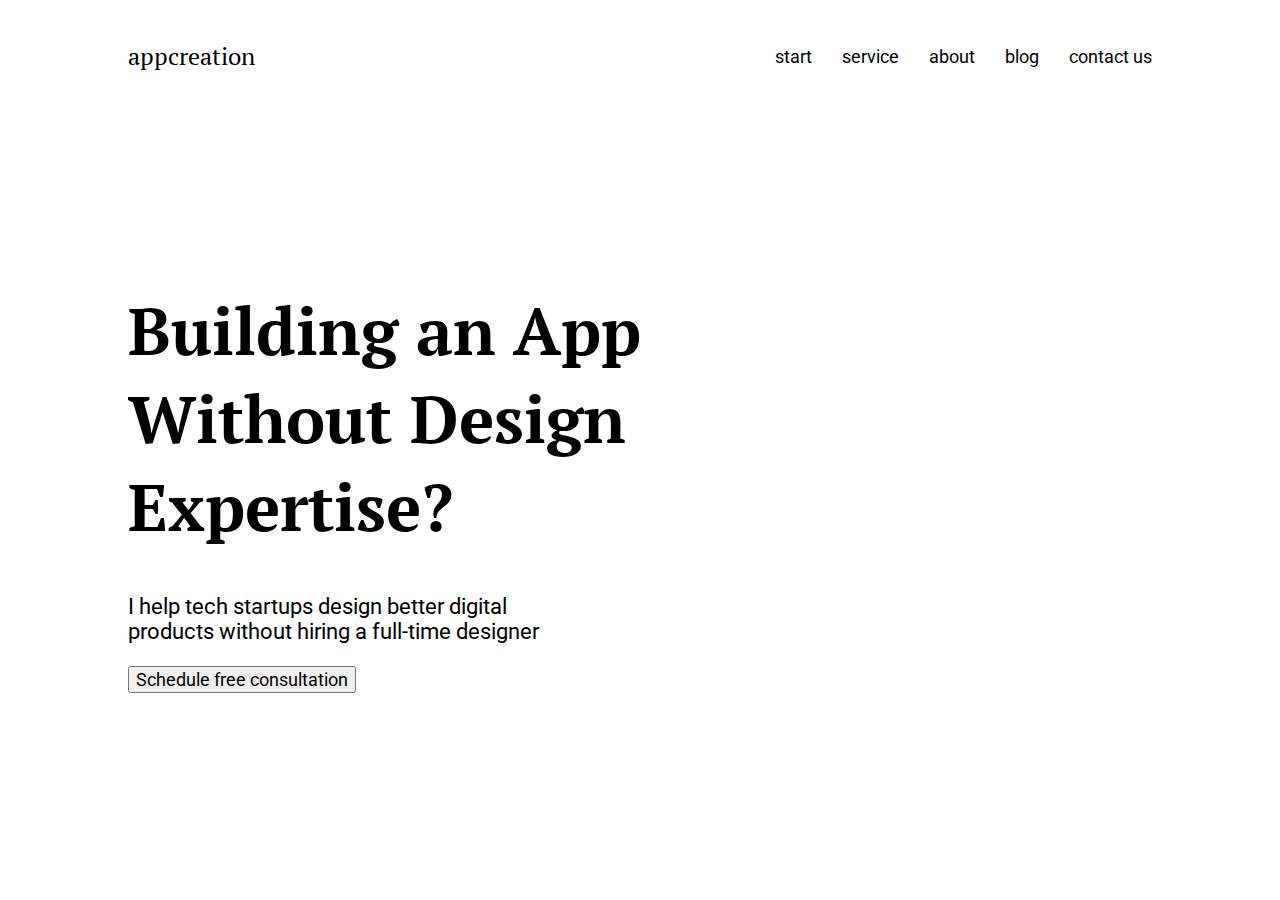
==== index.html @ f2154ef9 "Описала структуру сайта с помощью основных css свойств" ====
<!DOCTYPE html>
<html lang="en">
<head>
  <meta charset="UTF-8">
  <meta name="viewport" content="width=device-width, initial-scale=1.0">
  <meta http-equiv="X-UA-Compatible" content="ie=edge">
  <link href="https://fonts.googleapis.com/css2?family=PT+Serif:wght@700&family=Roboto:wght@400;500;700&display=swap" rel="stylesheet">
  <link rel="stylesheet" href="style/style.css">
  <title>Document</title>
</head>
<body>
  <div class="wrapper">
    <header class="header">
      <div class="logo">appcreation</div>
      <nav class="menu">
        <a class="menu__item">start</a>
        <a class="menu__item">service</a>
        <a class="menu__item">about</a>
        <a class="menu__item">blog</a>
        <a class="menu__item">contact us</a>
      </nav>
    </header>
    <section class="main-section">
      <main class="main-content">
        <h1 class="main-content__title">Building an App Without Design Expertise?</h1>
        <p class="main-content__description">I help tech startups design better digital products without hiring a full-time designer</p>
        <button class="main-content__button">Schedule free consultation</button>
      </main>
      <div class="image-content">
        <img class="image-content__image">
      </div>
    </section>
  </div>
</body>
</html>
---- style/style.css ----
body {
  margin: 0;
}

.wrapper {
  margin: auto;
  width: 80%;
}

.header {
    display: flex;
    justify-content: space-between;
    align-items: center;
}

.logo {
  padding: 40px 0;
  font-family: 'PT Serif', serif;
  font-size: 24px;
}

.menu__item {
  padding: 0 13px;
  font-family: 'Roboto', sans-serif;
  font-size: 18px;
}

.menu__item:last-child {
  padding-right: 0;
}

.main-section {
  padding: 130px 0;
  display: flex;
  justify-content: space-between;
}

.main-content {
  width: 576px;
}

.main-content__title {
  font-family: 'PT Serif', serif;
  font-size: 66px;
}

.main-content__description {
  width: 455px;
  font-family: 'Roboto', sans-serif;
  font-size: 22px;
}

.main-content__button {
  font-family: 'Roboto', sans-serif;
  font-size: 18px;
}
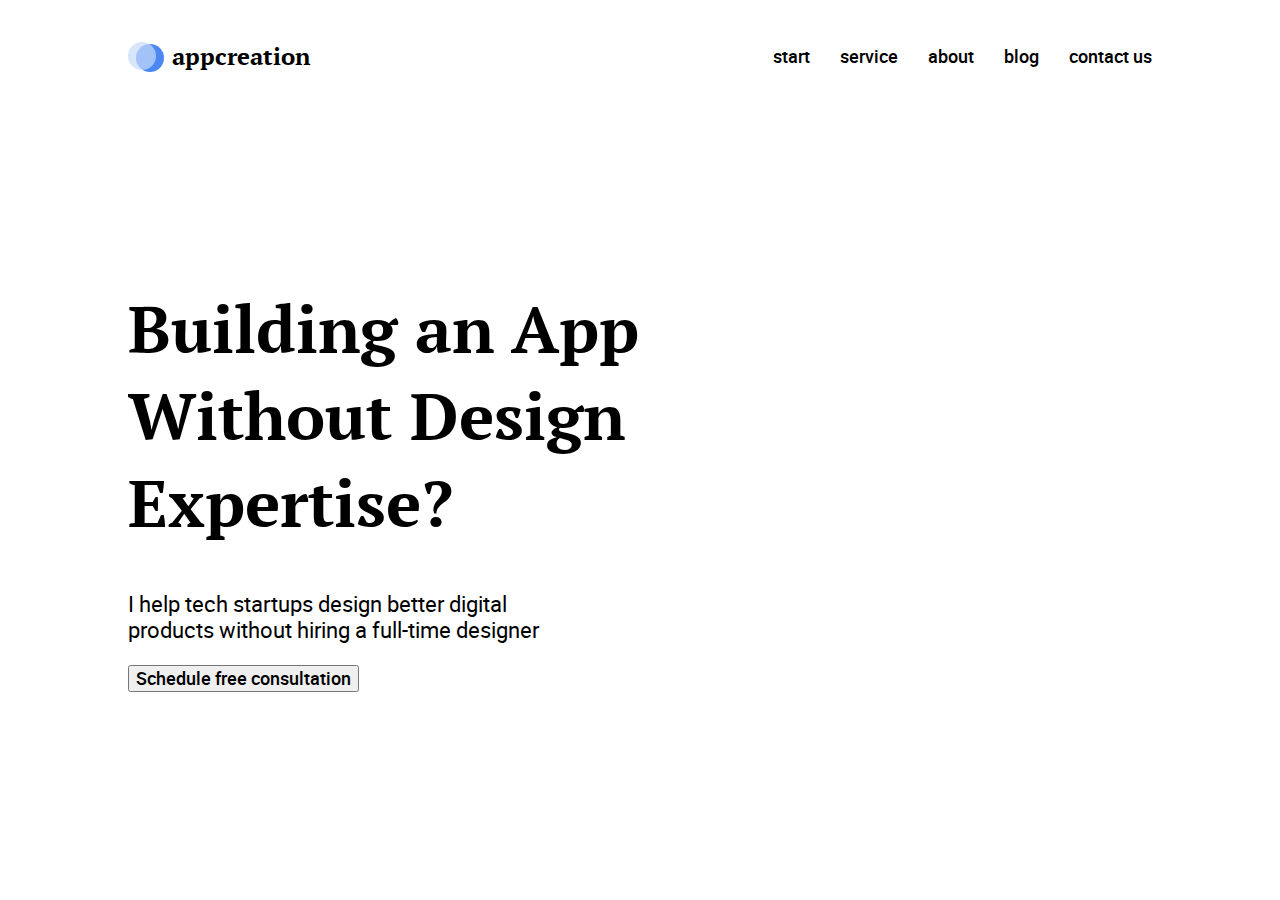
==== commit a6aff4ac: "Добавила логотип, изменила способ подключения шрифтов" ====
--- a/index.html
+++ b/index.html
@@ -4,14 +4,18 @@
   <meta charset="UTF-8">
   <meta name="viewport" content="width=device-width, initial-scale=1.0">
   <meta http-equiv="X-UA-Compatible" content="ie=edge">
-  <link href="https://fonts.googleapis.com/css2?family=PT+Serif:wght@700&family=Roboto:wght@400;500;700&display=swap" rel="stylesheet">
+  <link rel="stylesheet" href="style/font.css">
   <link rel="stylesheet" href="style/style.css">
   <title>Document</title>
 </head>
 <body>
   <div class="wrapper">
     <header class="header">
-      <div class="logo">appcreation</div>
+      <div class="logo">
+        <div class="logo__circle logo__circle_color_dark-blue"></div>
+        <div class="logo__circle logo__circle_color_blue"></div>
+        appcreation
+      </div>
       <nav class="menu">
         <a class="menu__item">start</a>
         <a class="menu__item">service</a>
--- a/style/font.css
+++ b/style/font.css
@@ -0,0 +1,20 @@
+@font-face {
+    font-family: 'pt_serifbold';
+    src: url('../fonts/ptserif-bold.woff') format('woff');
+    font-weight: normal;
+    font-style: normal;
+}
+
+@font-face {
+    font-family: 'robotomedium';
+    src: url('../fonts/roboto-medium.woff') format('woff');
+    font-weight: normal;
+    font-style: normal;
+}
+
+@font-face {
+    font-family: 'robotoregular';
+    src: url('../fonts/roboto-regular.woff') format('woff');
+    font-weight: normal;
+    font-style: normal;
+}
--- a/style/style.css
+++ b/style/style.css
@@ -8,21 +8,43 @@
 }
 
 .header {
+    padding: 40px 0;
     display: flex;
     justify-content: space-between;
     align-items: center;
 }
 
 .logo {
-  padding: 40px 0;
-  font-family: 'PT Serif', serif;
-  font-size: 24px;
+  position: relative;
+  padding-left: 44px;
+  font: 700 24px/32px pt_serifbold, arial, helvetica, sans-serif;
 }
+
+.logo__circle {
+  height: 28px;
+  width: 28px;
+  position: absolute;
+  top:50%;
+  left: 0;
+  transform: translateY(-50%);
+  border-radius: 50%;
+  opacity: .7;
+}
+
+.logo__circle_color_dark-blue {
+  background: #0056EC;
+  top: 56%;
+  left: 8px;
+}
+
+.logo__circle_color_blue {
+  background: #C8DBFB;
+}
+
 
 .menu__item {
   padding: 0 13px;
-  font-family: 'Roboto', sans-serif;
-  font-size: 18px;
+  font: 500 18px/21px robotomedium, arial, helvetica, sans-serif;
 }
 
 .menu__item:last-child {
@@ -40,17 +62,15 @@
 }
 
 .main-content__title {
-  font-family: 'PT Serif', serif;
-  font-size: 66px;
+  font: bold 66px/87px pt_serifbold, arial, helvetica, sans-serif;
 }
 
 .main-content__description {
   width: 455px;
-  font-family: 'Roboto', sans-serif;
-  font-size: 22px;
+  font: 400 22px/26px robotoregular, arial, helvetica, sans-serif;
 }
 
 .main-content__button {
-  font-family: 'Roboto', sans-serif;
   font-size: 18px;
+  font: 500 18px/21px robotomedium, arial, helvetica, sans-serif;
 }
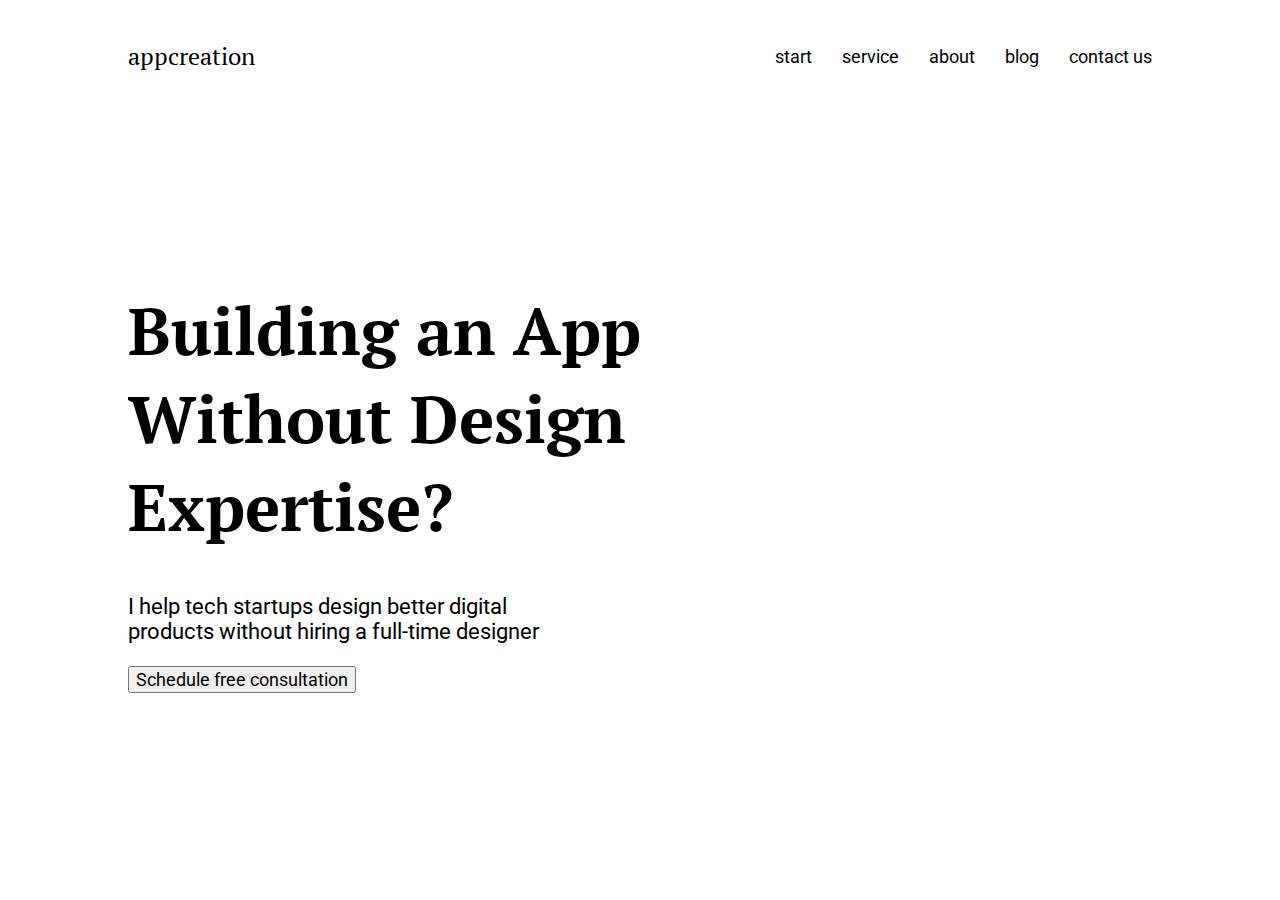
==== commit b8f91257: "Merge pull request #4 from WebHeroSchool/task4" ====
--- a/index.html
+++ b/index.html
@@ -4,18 +4,14 @@
   <meta charset="UTF-8">
   <meta name="viewport" content="width=device-width, initial-scale=1.0">
   <meta http-equiv="X-UA-Compatible" content="ie=edge">
-  <link rel="stylesheet" href="style/font.css">
+  <link href="https://fonts.googleapis.com/css2?family=PT+Serif:wght@700&family=Roboto:wght@400;500;700&display=swap" rel="stylesheet">
   <link rel="stylesheet" href="style/style.css">
   <title>Document</title>
 </head>
 <body>
   <div class="wrapper">
     <header class="header">
-      <div class="logo">
-        <div class="logo__circle logo__circle_color_dark-blue"></div>
-        <div class="logo__circle logo__circle_color_blue"></div>
-        appcreation
-      </div>
+      <div class="logo">appcreation</div>
       <nav class="menu">
         <a class="menu__item">start</a>
         <a class="menu__item">service</a>
--- a/style/style.css
+++ b/style/style.css
@@ -8,43 +8,21 @@
 }
 
 .header {
-    padding: 40px 0;
     display: flex;
     justify-content: space-between;
     align-items: center;
 }
 
 .logo {
-  position: relative;
-  padding-left: 44px;
-  font: 700 24px/32px pt_serifbold, arial, helvetica, sans-serif;
+  padding: 40px 0;
+  font-family: 'PT Serif', serif;
+  font-size: 24px;
 }
-
-.logo__circle {
-  height: 28px;
-  width: 28px;
-  position: absolute;
-  top:50%;
-  left: 0;
-  transform: translateY(-50%);
-  border-radius: 50%;
-  opacity: .7;
-}
-
-.logo__circle_color_dark-blue {
-  background: #0056EC;
-  top: 56%;
-  left: 8px;
-}
-
-.logo__circle_color_blue {
-  background: #C8DBFB;
-}
-
 
 .menu__item {
   padding: 0 13px;
-  font: 500 18px/21px robotomedium, arial, helvetica, sans-serif;
+  font-family: 'Roboto', sans-serif;
+  font-size: 18px;
 }
 
 .menu__item:last-child {
@@ -62,15 +40,17 @@
 }
 
 .main-content__title {
-  font: bold 66px/87px pt_serifbold, arial, helvetica, sans-serif;
+  font-family: 'PT Serif', serif;
+  font-size: 66px;
 }
 
 .main-content__description {
   width: 455px;
-  font: 400 22px/26px robotoregular, arial, helvetica, sans-serif;
+  font-family: 'Roboto', sans-serif;
+  font-size: 22px;
 }
 
 .main-content__button {
+  font-family: 'Roboto', sans-serif;
   font-size: 18px;
-  font: 500 18px/21px robotomedium, arial, helvetica, sans-serif;
 }
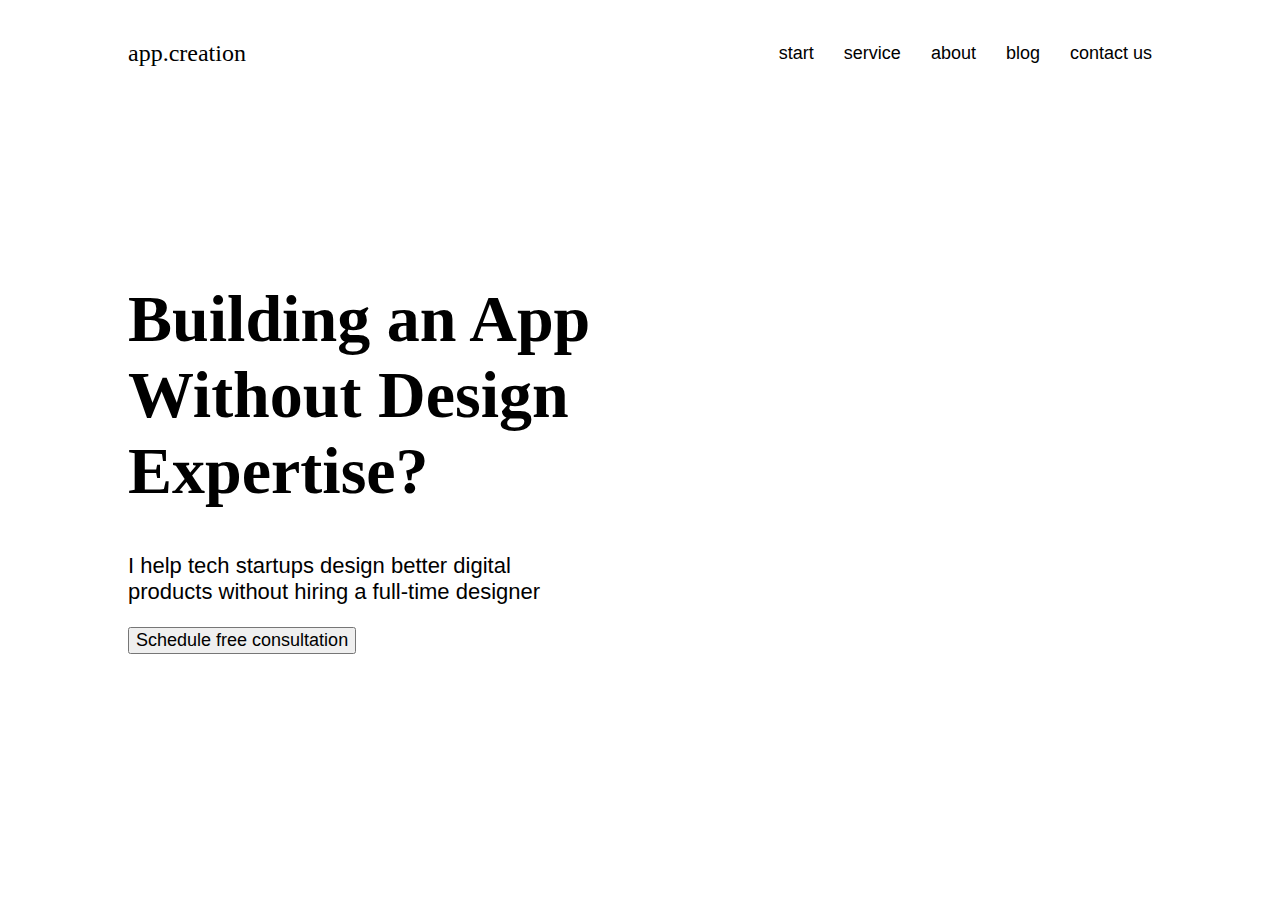
==== commit 7b1e3c18: "исправлена ошибка в названии логотипа" ====
--- a/index.html
+++ b/index.html
@@ -4,14 +4,18 @@
   <meta charset="UTF-8">
   <meta name="viewport" content="width=device-width, initial-scale=1.0">
   <meta http-equiv="X-UA-Compatible" content="ie=edge">
-  <link href="https://fonts.googleapis.com/css2?family=PT+Serif:wght@700&family=Roboto:wght@400;500;700&display=swap" rel="stylesheet">
+  <link rel="stylesheet" href="style/font.css">
   <link rel="stylesheet" href="style/style.css">
   <title>Document</title>
 </head>
 <body>
   <div class="wrapper">
     <header class="header">
-      <div class="logo">appcreation</div>
+      <div class="logo">
+        <div class="logo__circle logo__circle_color_dark-blue"></div>
+        <div class="logo__circle logo__circle_color_blue"></div>
+        app.creation
+      </div>
       <nav class="menu">
         <a class="menu__item">start</a>
         <a class="menu__item">service</a>
--- a/style/font.css
+++ b/style/font.css
@@ -0,0 +1,20 @@
+@font-face {
+    font-family: 'pt_serifbold';
+    src: url('../fonts/ptserif-bold.woff') format('woff');
+    font-weight: normal;
+    font-style: normal;
+}
+
+@font-face {
+    font-family: 'robotomedium';
+    src: url('../fonts/roboto-medium.woff') format('woff');
+    font-weight: normal;
+    font-style: normal;
+}
+
+@font-face {
+    font-family: 'robotoregular';
+    src: url('../fonts/roboto-regular.woff') format('woff');
+    font-weight: normal;
+    font-style: normal;
+}
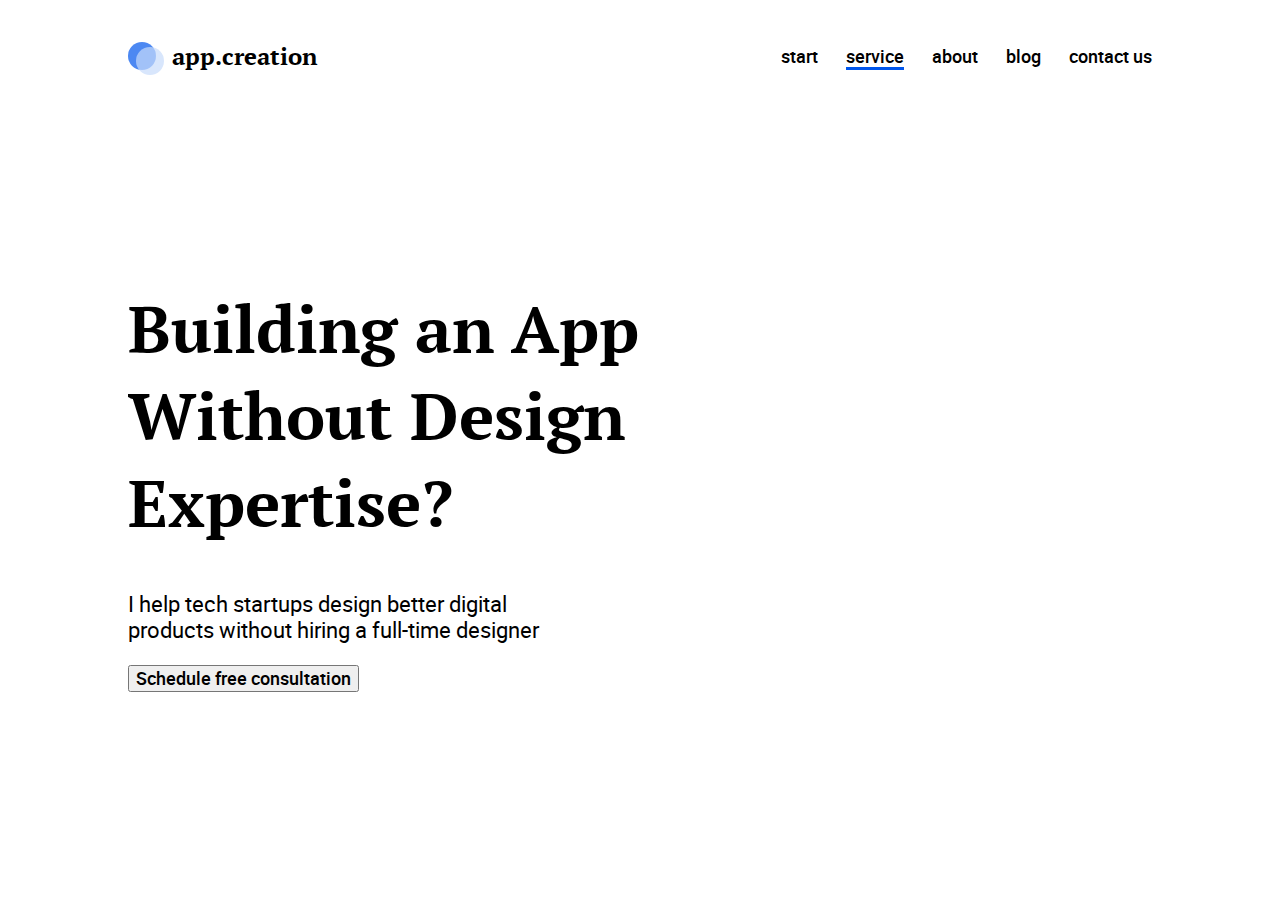
==== commit fed4d8d5: "добавила стили для меню" ====
--- a/index.html
+++ b/index.html
@@ -17,11 +17,11 @@
         app.creation
       </div>
       <nav class="menu">
-        <a class="menu__item">start</a>
-        <a class="menu__item">service</a>
-        <a class="menu__item">about</a>
-        <a class="menu__item">blog</a>
-        <a class="menu__item">contact us</a>
+        <a class="menu__item" href="">start</a>
+        <a class="menu__item menu__item_active" href="">service</a>
+        <a class="menu__item" href="">about</a>
+        <a class="menu__item" href="">blog</a>
+        <a class="menu__item" href="">contact us</a>
       </nav>
     </header>
     <section class="main-section">
--- a/style/style.css
+++ b/style/style.css
@@ -8,25 +8,82 @@
 }
 
 .header {
+    padding: 40px 0;
     display: flex;
     justify-content: space-between;
     align-items: center;
 }
 
 .logo {
-  padding: 40px 0;
-  font-family: 'PT Serif', serif;
-  font-size: 24px;
+  position: relative;
+  padding-left: 44px;
+  font: 700 24px/32px pt_serifbold, arial, helvetica, sans-serif;
+}
+
+.logo__circle {
+  height: 28px;
+  width: 28px;
+  position: absolute;
+  top:50%;
+  left: 0;
+  transform: translateY(-50%);
+  border-radius: 50%;
+  opacity: .7;
+}
+
+.logo__circle_color_dark-blue {
+  background: #0056EC;
+
+}
+
+.logo__circle_color_blue {
+  background: #C8DBFB;
+  top: 65%;
+  left: 8px;
 }
 
 .menu__item {
-  padding: 0 13px;
-  font-family: 'Roboto', sans-serif;
-  font-size: 18px;
+  position: relative;
+  margin-right: 24px;
+  font: 500 18px/21px robotomedium, arial, helvetica, sans-serif;
+  color: #000;
+  text-decoration: none;
 }
 
 .menu__item:last-child {
-  padding-right: 0;
+  margin-right: 0;
+}
+
+.menu__item::after {
+  display: block;
+  content:'';
+  position: absolute;
+  width: 0;
+  height: 3px;
+  background: #0056EC;
+  left: 0;
+  transition: opacity .5s, width .5s;
+  opacity: 0;
+}
+
+.menu__item:hover {
+  opacity: .5;
+}
+
+.menu__item:hover::after {
+  opacity: 1;
+  width: 100%;
+}
+
+.menu__item_active::after {
+  display: block;
+  content:'';
+  position: absolute;
+  width: 100%;
+  height: 3px;
+  background: #0056EC;
+  left: 0;
+  opacity: 1;
 }
 
 .main-section {
@@ -40,17 +97,15 @@
 }
 
 .main-content__title {
-  font-family: 'PT Serif', serif;
-  font-size: 66px;
+  font: bold 66px/87px pt_serifbold, arial, helvetica, sans-serif;
 }
 
 .main-content__description {
   width: 455px;
-  font-family: 'Roboto', sans-serif;
-  font-size: 22px;
+  font: 400 22px/26px robotoregular, arial, helvetica, sans-serif;
 }
 
 .main-content__button {
-  font-family: 'Roboto', sans-serif;
   font-size: 18px;
+  font: 500 18px/21px robotomedium, arial, helvetica, sans-serif;
 }
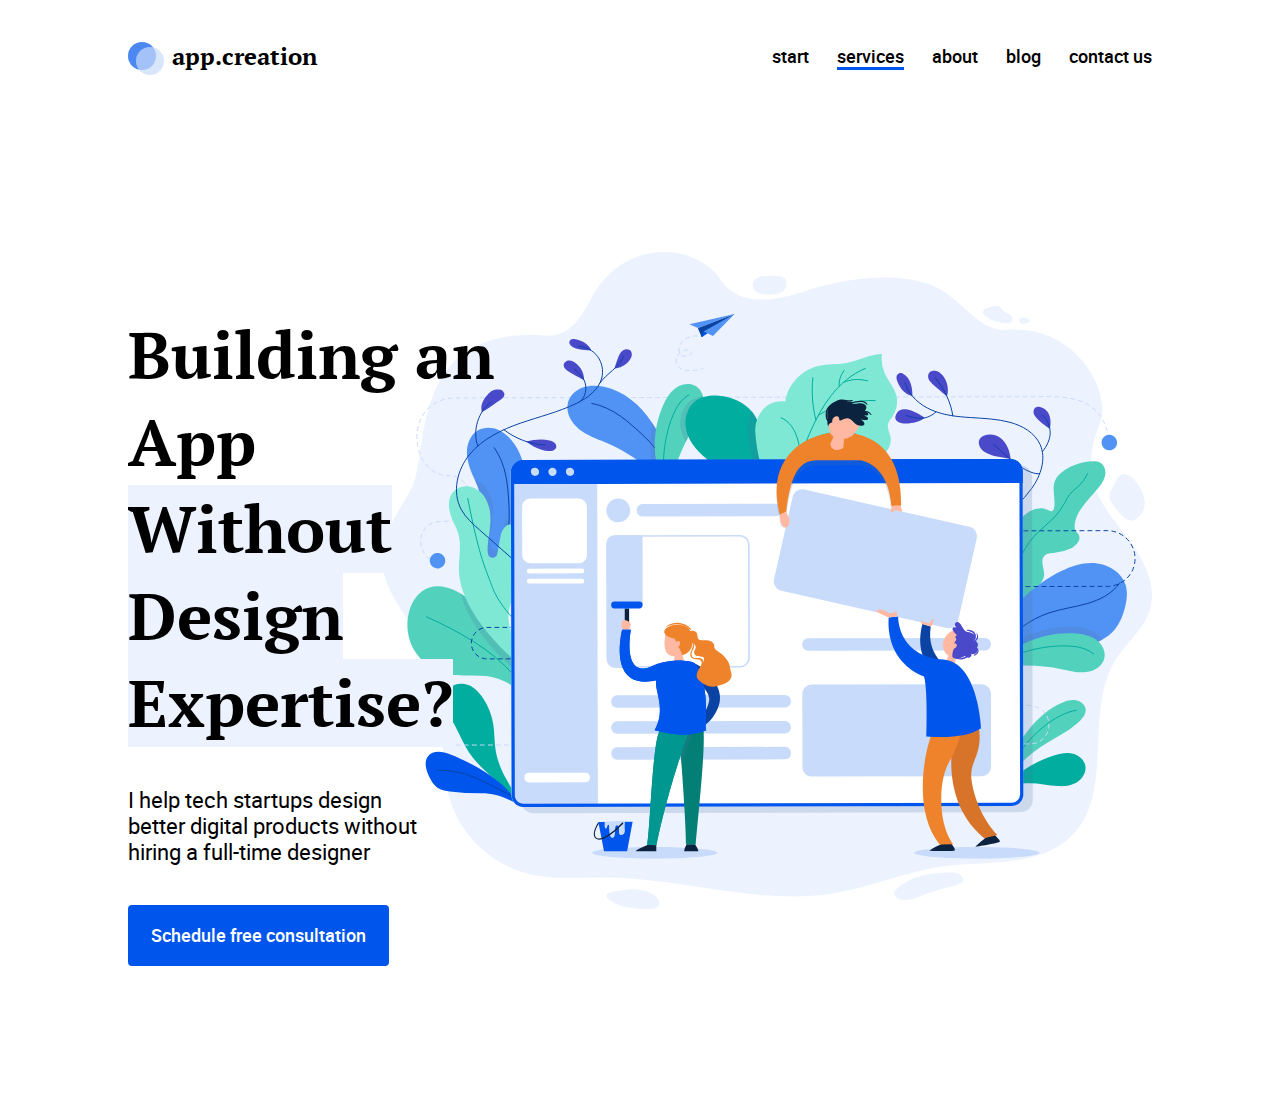
==== commit cc6c06c4: "Добавила стили для основной части сайта" ====
--- a/index.html
+++ b/index.html
@@ -18,21 +18,20 @@
       </div>
       <nav class="menu">
         <a class="menu__item" href="">start</a>
-        <a class="menu__item menu__item_active" href="">service</a>
+        <a class="menu__item menu__item_active" href="">services</a>
         <a class="menu__item" href="">about</a>
         <a class="menu__item" href="">blog</a>
         <a class="menu__item" href="">contact us</a>
       </nav>
     </header>
-    <section class="main-section">
-      <main class="main-content">
-        <h1 class="main-content__title">Building an App Without Design Expertise?</h1>
-        <p class="main-content__description">I help tech startups design better digital products without hiring a full-time designer</p>
-        <button class="main-content__button">Schedule free consultation</button>
-      </main>
-      <div class="image-content">
-        <img class="image-content__image">
-      </div>
+    <section class="main">
+        <h1 class="main__title">Building an App
+          <span class="main__title-text_higlight">
+            Without Design Expertise?
+          </span>
+        </h1>
+        <p class="main__description">I help tech startups design better digital products without hiring a full-time designer</p>
+        <a class="main__btn"href="">Schedule free consultation</a>
     </section>
   </div>
 </body>
--- a/style/style.css
+++ b/style/style.css
@@ -12,6 +12,7 @@
     display: flex;
     justify-content: space-between;
     align-items: center;
+    margin-bottom: 140px;
 }
 
 .logo {
@@ -86,26 +87,39 @@
   opacity: 1;
 }
 
-.main-section {
-  padding: 130px 0;
-  display: flex;
-  justify-content: space-between;
+.main {
+  padding: 60px 63% 150px 0  ;
+  background: top right no-repeat url(../img/image.svg);
 }
 
-.main-content {
-  width: 576px;
+.main__title {
+  font: bold 66px/87px pt_serifbold, arial, helvetica, sans-serif;
+  margin: 0 0 40px;
 }
 
-.main-content__title {
-  font: bold 66px/87px pt_serifbold, arial, helvetica, sans-serif;
+.main__title-text_higlight {
+  background: #ECF3FF;
 }
 
-.main-content__description {
-  width: 455px;
+.main__description {
   font: 400 22px/26px robotoregular, arial, helvetica, sans-serif;
+  margin: 0 0 40px;
+  width: 80%;
 }
 
-.main-content__button {
-  font-size: 18px;
+.main__btn {
+  display: inline-block;
+  text-decoration: none;
+  color: #fff;
   font: 500 18px/21px robotomedium, arial, helvetica, sans-serif;
+  padding: 18px 21px;
+  background: #0056EC;
+  border-radius: 4px;
+  border: 2px solid #0056EC;
+  transition: color .2s, background .5s;
 }
+
+.main__btn:hover {
+  color: #0056EC;
+  background: #fff;
+}
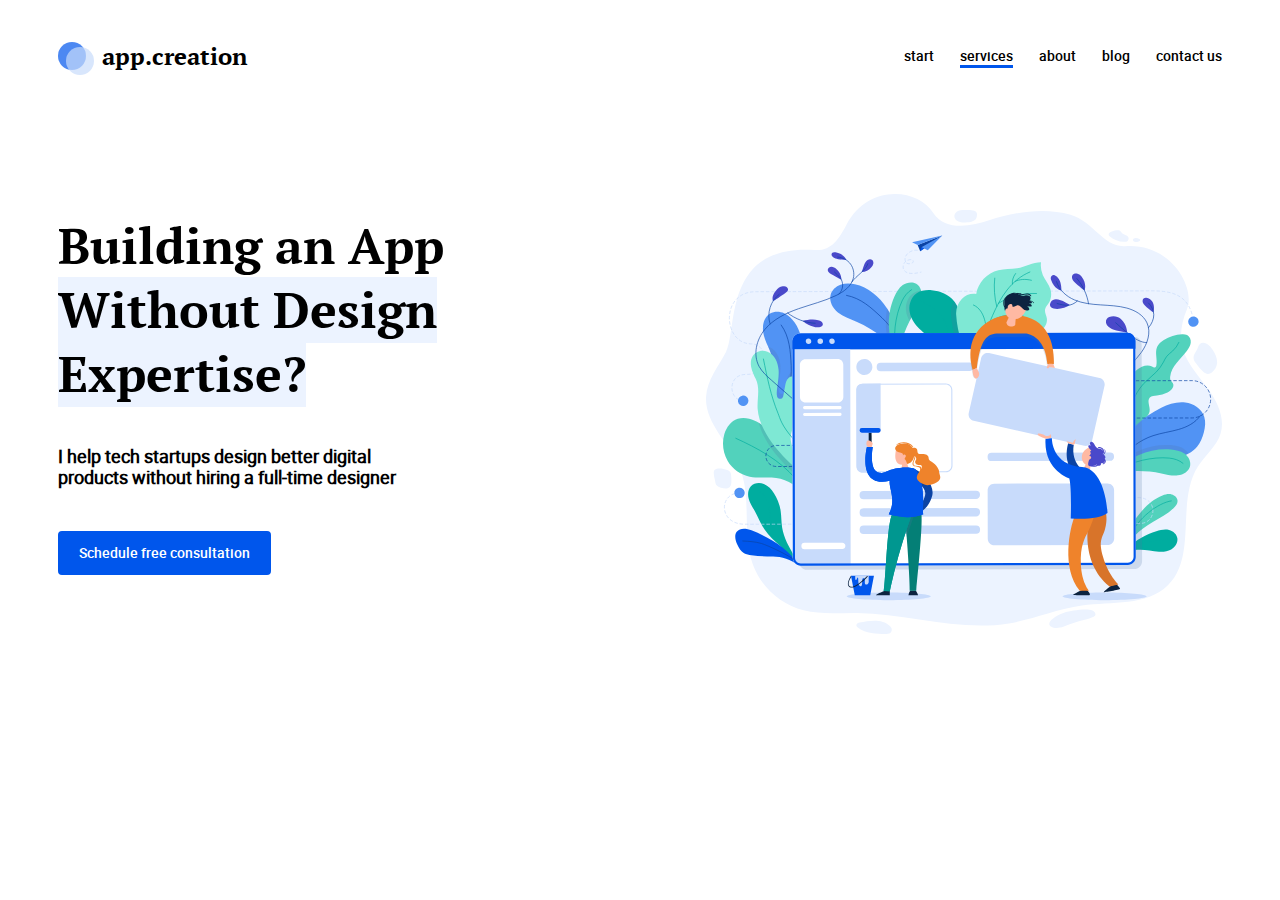
==== commit 78915146: "Опиcала стили для адаптации сайта под разные размеры устройства" ====
--- a/index.html
+++ b/index.html
@@ -6,6 +6,7 @@
   <meta http-equiv="X-UA-Compatible" content="ie=edge">
   <link rel="stylesheet" href="style/font.css">
   <link rel="stylesheet" href="style/style.css">
+  <link rel="stylesheet" href="style/media.css">
   <title>Document</title>
 </head>
 <body>
@@ -14,7 +15,9 @@
       <div class="logo">
         <div class="logo__circle logo__circle_color_dark-blue"></div>
         <div class="logo__circle logo__circle_color_blue"></div>
-        app.creation
+        <div class="logo__text">
+          app.creation
+        </div>
       </div>
       <nav class="menu">
         <a class="menu__item" href="">start</a>
@@ -23,6 +26,11 @@
         <a class="menu__item" href="">blog</a>
         <a class="menu__item" href="">contact us</a>
       </nav>
+      <a href="mobile-menu.html" class="mobile-menu">
+        <div class="mobile-menu__item"></div>
+        <div class="mobile-menu__item"></div>
+        <div class="mobile-menu__item"></div>
+      </a>
     </header>
     <section class="main">
         <h1 class="main__title">Building an App
@@ -30,7 +38,7 @@
             Without Design Expertise?
           </span>
         </h1>
-        <p class="main__description">I help tech startups design better digital products without hiring a full-time designer</p>
+        <p class="main__description">I help tech startups design better digital products without hiring a&nbsp;full-time designer</p>
         <a class="main__btn"href="">Schedule free consultation</a>
     </section>
   </div>
--- a/style/style.css
+++ b/style/style.css
@@ -8,11 +8,11 @@
 }
 
 .header {
-    padding: 40px 0;
-    display: flex;
-    justify-content: space-between;
-    align-items: center;
-    margin-bottom: 140px;
+  padding: 40px 0;
+  display: flex;
+  justify-content: space-between;
+  align-items: center;
+  margin-bottom: 128px;
 }
 
 .logo {
@@ -25,7 +25,7 @@
   height: 28px;
   width: 28px;
   position: absolute;
-  top:50%;
+  top: 50%;
   left: 0;
   transform: translateY(-50%);
   border-radius: 50%;
@@ -33,35 +33,34 @@
 }
 
 .logo__circle_color_dark-blue {
-  background: #0056EC;
-
+  background: #0056ec;
 }
 
 .logo__circle_color_blue {
-  background: #C8DBFB;
+  background: #c8dbfb;
   top: 65%;
   left: 8px;
 }
 
 .menu__item {
   position: relative;
-  margin-right: 24px;
+  margin-right: 23px;
   font: 500 18px/21px robotomedium, arial, helvetica, sans-serif;
   color: #000;
   text-decoration: none;
 }
 
 .menu__item:last-child {
-  margin-right: 0;
+  margin-right: 9px;
 }
 
 .menu__item::after {
   display: block;
-  content:'';
+  content: '';
   position: absolute;
   width: 0;
   height: 3px;
-  background: #0056EC;
+  background: #0056ec;
   left: 0;
   transition: opacity .5s, width .5s;
   opacity: 0;
@@ -82,29 +81,35 @@
   position: absolute;
   width: 100%;
   height: 3px;
-  background: #0056EC;
+  background: #0056ec;
   left: 0;
   opacity: 1;
 }
 
+.mobile-menu {
+  display: none;
+}
+
 .main {
-  padding: 60px 63% 150px 0  ;
-  background: top right no-repeat url(../img/image.svg);
+  padding: 75px 65% 133px 0px;
+  margin-right: 4px;
+  background: top right/contain no-repeat url(../img/image.svg);
 }
 
 .main__title {
   font: bold 66px/87px pt_serifbold, arial, helvetica, sans-serif;
   margin: 0 0 40px;
+  width: 567px;
 }
 
 .main__title-text_higlight {
-  background: #ECF3FF;
+  background: #ecf3ff;
 }
 
 .main__description {
   font: 400 22px/26px robotoregular, arial, helvetica, sans-serif;
   margin: 0 0 40px;
-  width: 80%;
+  width: 455px;
 }
 
 .main__btn {
@@ -113,13 +118,13 @@
   color: #fff;
   font: 500 18px/21px robotomedium, arial, helvetica, sans-serif;
   padding: 18px 21px;
-  background: #0056EC;
+  background: #0056ec;
   border-radius: 4px;
-  border: 2px solid #0056EC;
-  transition: color .2s, background .5s;
+  border: 2px solid #0056ec;
+  transition: color 0.2s, background 0.5s;
 }
 
 .main__btn:hover {
-  color: #0056EC;
+  color: #0056ec;
   background: #fff;
 }
--- a/style/media.css
+++ b/style/media.css
@@ -0,0 +1,140 @@
+@media (max-width: 1764px) {
+
+  .wrapper {
+    width: 68%;
+  }
+
+  .header {
+    margin-bottom: 82px;
+  }
+
+  .menu__item {
+    font: 500 14px/16px robotomedium, arial, helvetica, sans-serif;
+    margin-right: 22px;
+  }
+
+  .menu__item:last-child {
+    margin-right: 5px;
+  }
+
+  .main {
+    padding: 20px 40% 59px 0;
+    margin-right: 0;
+      /* background-size: 55%; */
+  }
+
+  .main__title {
+    font: bold 50px/64px pt_serifbold, arial, helvetica, sans-serif;
+    margin-bottom: 40px;
+  }
+
+  .main__description {
+    font: bold 18px/21px robotoregular, arial, helvetica, sans-serif;
+    margin-bottom: 43px;
+    width: 367px;
+  }
+
+  .main__btn {
+    font: 500 14px/16px robotomedium, arial, helvetica, sans-serif;
+    padding: 12px 19px;
+  }
+
+}
+
+ @media (max-width: 1300px) {
+
+  .wrapper {
+    width: 91%;
+  }
+
+  .menu__item:last-child {
+    margin-right: 0;
+  }
+
+}
+
+  @media (max-width: 980px) {
+   .main {
+    padding: 0 40% 0 0;
+  }
+}
+
+@media (max-width: 900px) {
+
+  .wrapper {
+    width: 87%;
+  }
+
+  .header {
+    padding: 32px 0;
+    margin-bottom: 40px;
+  }
+
+  .logo__circle {
+    transform: translateY(-65%);
+  }
+
+  .logo__circle_color_blue {
+    background: #c8dbfb;
+    transform: translateY(-40%);
+  }
+
+  .logo__text {
+    display: none;
+  }
+
+
+  .menu {
+    display: none;
+  }
+
+  .mobile-menu {
+    display: block;
+  }
+
+  .mobile-menu__item {
+    width: 25px;
+    height: 3px;
+    margin-bottom: 4px;
+    background: #0056EC;
+  }
+
+  .main {
+    padding: 350px 0 0;
+    text-align: center;
+    background-position: top center;
+    width: 400px;
+    margin: 0 auto;
+  }
+
+  .main__title {
+    margin: 31px auto;
+    font: bold 30px/40px pt_serifbold, arial, helvetica, sans-serif;
+    width: 100%;
+  }
+
+  .main__title-text_higlight {
+    display: inline-block;
+  }
+
+  .main__description {
+    margin: 27px auto;
+    font: 400 16px/19px robotoregular, arial, helvetica, sans-serif;
+  }
+
+}
+
+@media (max-width: 450px) {
+  .header {
+    margin-bottom: 2px;
+  }
+
+  .main {
+    width: 86%;
+    padding-top: 229px;
+  }
+
+  .main__description {
+    width: 89%;
+  }
+}
